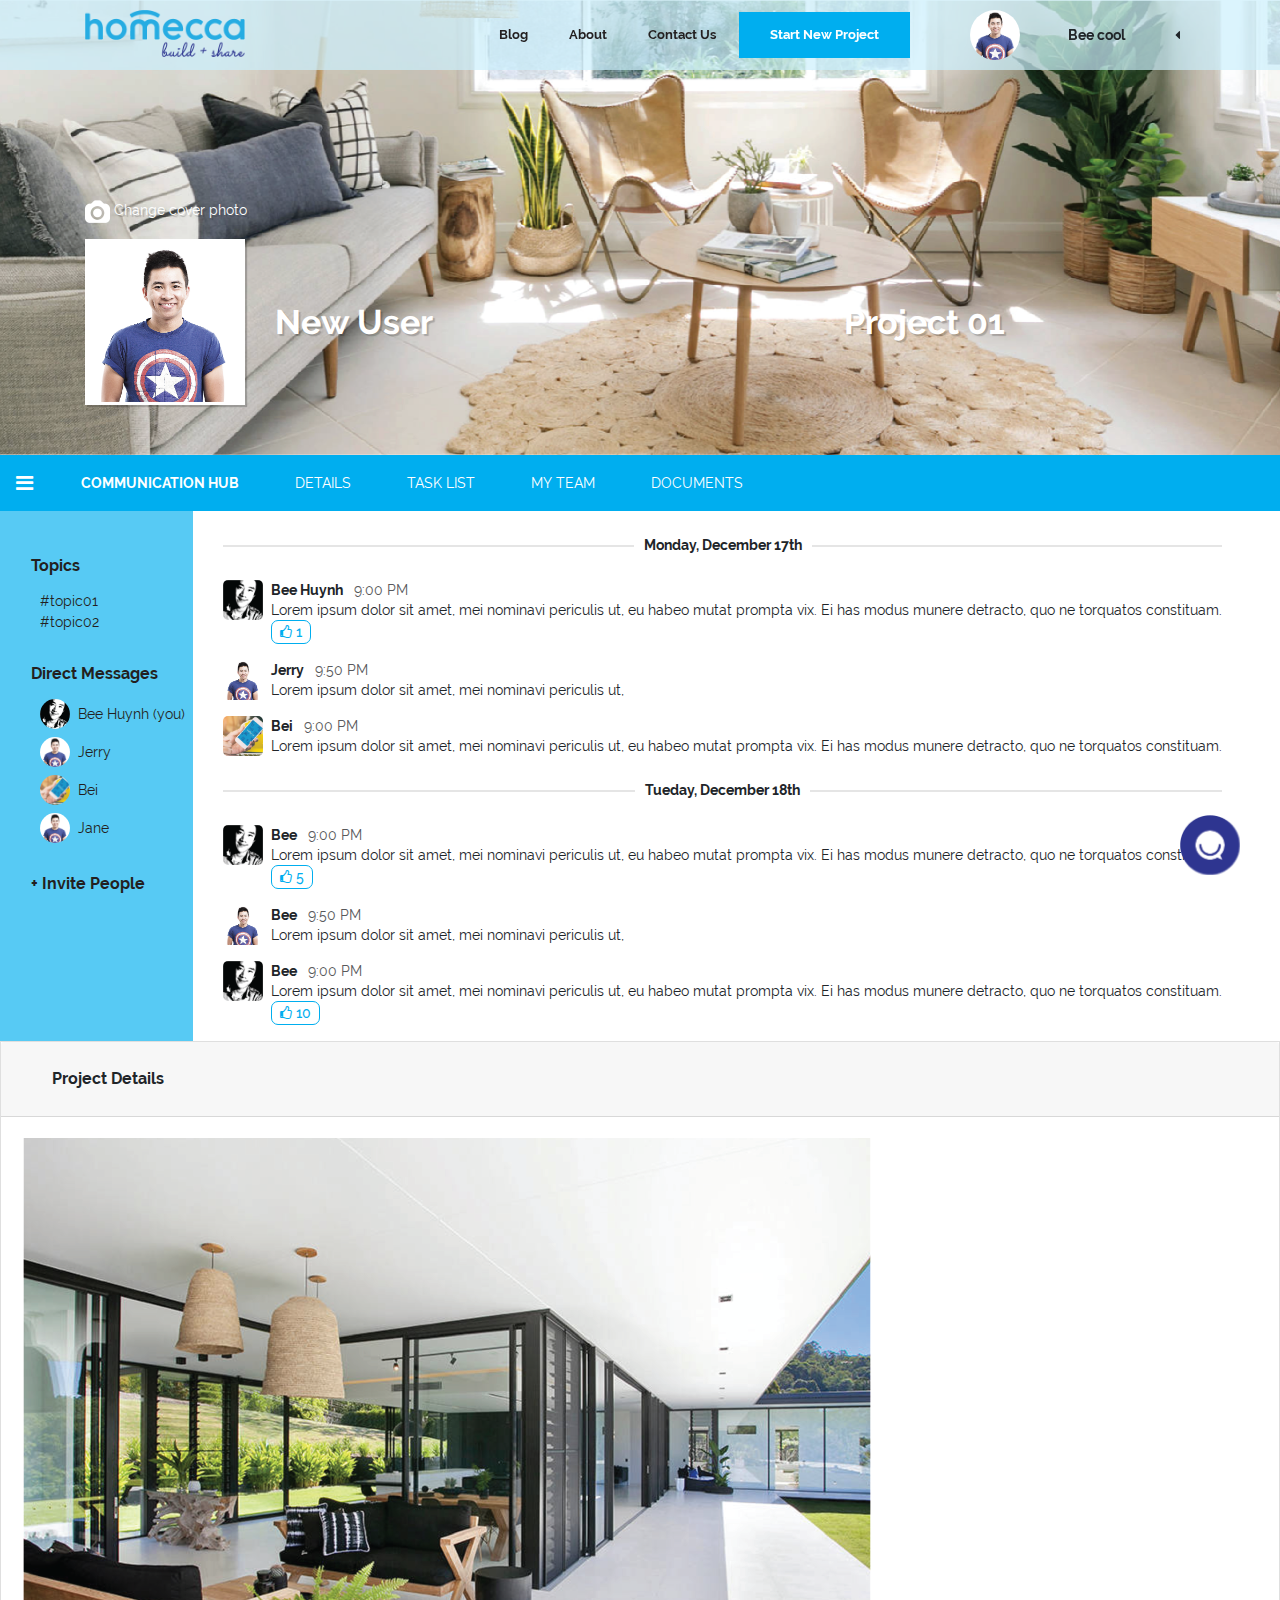
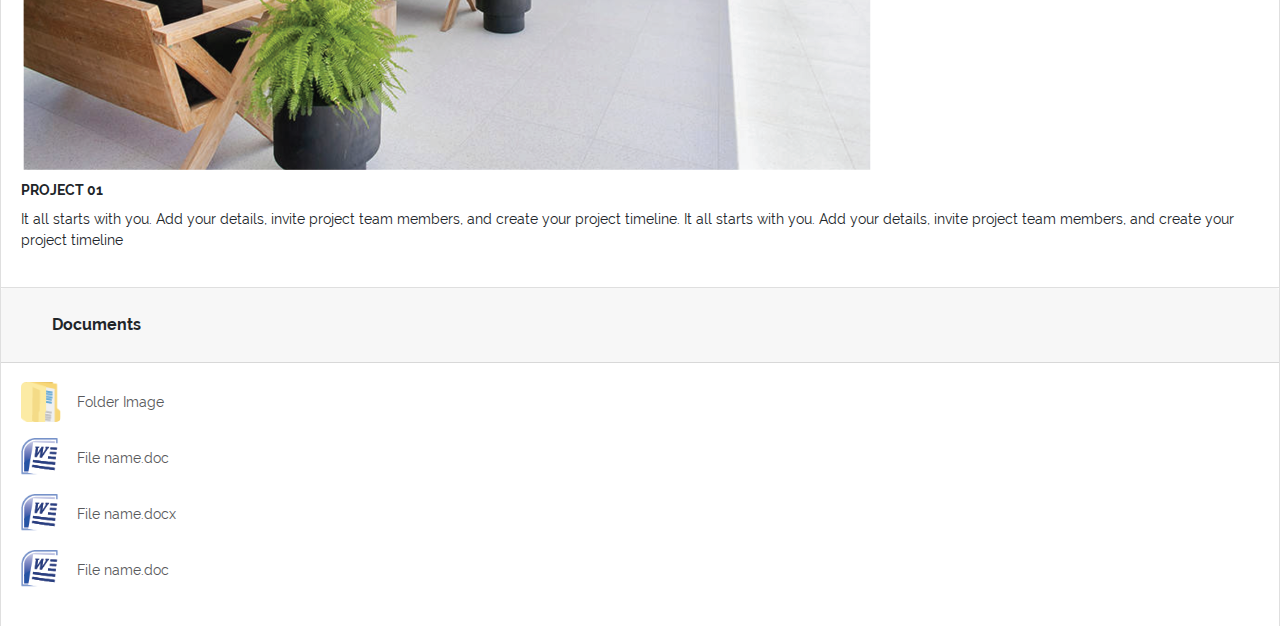
==== communication.html @ 79155c4f "up" ====
<!doctype html>
<!--[if lt IE 7]>
<html class="no-js lt-ie9 lt-ie8 lt-ie7" lang=""> <![endif]-->
<!--[if IE 7]>
<html class="no-js lt-ie9 lt-ie8" lang=""> <![endif]-->
<!--[if IE 8]>
<html class="no-js lt-ie9" lang=""> <![endif]-->
<!--[if gt IE 8]><!-->
<html class="no-js" lang=""> <!--<![endif]-->
<head>
    <meta charset="utf-8">
    <meta http-equiv="X-UA-Compatible" content="IE=edge,chrome=1">
    <title>CCA website</title>
    <meta name="description" content="">
    <meta name="viewport" content="width=device-width, initial-scale=1">

    <link rel="stylesheet" href="assets/css/normalize.min.css">
    <link rel="stylesheet" href="assets/css/bootstrap.min.css">
    <link rel="stylesheet" href="assets/css/font-awesome.min.css"> <!--Icon symbol-->
    <!--<link rel="stylesheet" href="assets/css/animate.min.css">-->
    <link rel="stylesheet" href="assets/css/owl.carousel.min.css"> <!--Slider-->
    <link rel="stylesheet" href="assets/css/owl.theme.default.min.css"> <!--Slider-->
    <link rel="stylesheet" href="assets/css/aos.css"> <!--Animation-->
    <link rel="stylesheet" href="assets/css/jquery.fancybox.min.css"> <!--Popup video-->
    <link rel="stylesheet" href="assets/css/main.css"> <!--Custom css-->

    <script src="assets/js/vendor/modernizr-2.8.3-respond-1.4.2.min.js"></script>
</head>
<body>
<header id="header_site" class="fixed-top bg-gray">
    <div class="container">
        <div class="row">
            <div class="col-md-2">
                <a href="index.html">
                    <img src="assets/images/logodashboard.png" class="img-fluid" alt="">
                </a>
            </div>
            <div class="col-md-7">
                <div class="d-flex align-items-center h-100 justify-content-end">
                    <ul class="m-0 list-inline ff-bold fs-13">
                        <li class="list-inline-item"><a href="">Blog</a></li>
                        <li class="list-inline-item"><a href="">About</a></li>
                        <li class="list-inline-item"><a href="">Contact Us</a></li>
                    </ul>
                    <a href="new-project-1.html" class="btn btn-blue ml-2 fs-13 ff-bold">Start New Project</a>
                </div>
            </div>
            <div class="col-md-3">
                <div class="d-flex menu_user align-items-center h-100">
                    <div class="user avt_circle">
                        <a href="">
                            <img src="assets/images/avt.png" class="img-fluid rounded" alt="">
                        </a>
                    </div>
                    <span class="ff-bold ml-5">Bee cool</span>
                    <ul class="sub_menu list-unstyled">
                        <li><a href="pro-profile.html"><img src="assets/images/profileicon.svg" class="img-fluid"
                                                            alt="">My Profile</a>
                        </li>
                        <li><a href="project.html"><img src="assets/images/projecticon.svg" class="img-fluid" alt="">My
                            Project</a>
                        </li>
                        <li><a href=""><img src="assets/images/teamicon.svg" class="img-fluid" alt="">My Team</a></li>
                        <li><a href="document.html"><img src="assets/images/documenticon.svg" class="img-fluid" alt="">My
                            Document</a></li>
                        <li><a href=""><img src="assets/images/messagesicon.svg" class="img-fluid" alt="">My
                            Messages</a></li>
                        <li><a href=""><img src="assets/images/logouticon.svg" class="img-fluid" alt="">Logout</a></li>
                    </ul>
                </div>

            </div>
        </div>
    </div>
</header>
<div class="cover-dashboard">
    <div class="cover-profile">
        <img src="assets/images/cover.png" class="img-fluid" alt="">
    </div>
    <div class="container">
        <a href="" class="text-white mb-3 d-inline-block">
            <img src="assets/images/photo.png" class="img-fluid w20" alt=""> Change cover photo
        </a>
        <div class="row">
            <div class="col-md-2">
                <div class="avatar img-square">
                    <img src="assets/images/avt.png" class="img-fluid" alt="">
                </div>
            </div>

            <div class="col-md-4">
                <div class="text-white d-flex h-100 align-items-center ff-bold fs-34">
                    New User
                </div>
            </div>
            <div class="col-md-4">
                <div class="text-white d-flex h-100 align-items-center justify-content-end ff-bold fs-34">
                    Project 01
                </div>
            </div>

        </div>
    </div>
</div>
<div class="menu_second">
    <nav class="navbar navbar-expand-lg bg-blue">
        <a class="navbar-brand" href="javascript:;"><i class="fa fa-bars" aria-hidden="true"></i></a>

        <button class="navbar-toggler" type="button" data-toggle="collapse" data-target="#navbarSupportedContent" aria-controls="navbarSupportedContent" aria-expanded="false" aria-label="Toggle navigation">
            <span class="navbar-toggler-icon"></span>
        </button>

        <div class="collapse navbar-collapse" id="navbarSupportedContent">
            <ul class="navbar-nav mr-auto">
                <li class="nav-item active">
                    <a class="nav-link" href="#">COMMUNICATION HUB</a>
                </li>
                <li class="nav-item">
                    <a class="nav-link" href="#">DETAILS</a>
                </li>
                <li class="nav-item">
                    <a class="nav-link" href="#">TASK LIST</a>
                </li>
                <li class="nav-item">
                    <a class="nav-link" href="#">MY TEAM</a>
                </li>
                <li class="nav-item">
                    <a class="nav-link" href="#">DOCUMENTS</a>
                </li>
            </ul>
        </div>
    </nav>
</div>
<div class="content-work">
    <div class="container-fluid p-0">
        <div class="row m-0">
            <div class="col-md-2ct p-0">
                <div class="bg-blue2 left-info h-100">
                    <div class="accordion" id="accord-01">
                        <div class="card border-0 bg-transparent">
                            <h2 class="mb-0">
                                <a class="btn btn-link btn-block text-left" href="javascript:;" data-toggle="collapse" data-target="#collapse-01" aria-expanded="true" aria-controls="collapse-01">
                                    Topics
                                </a>
                            </h2>

                            <div id="collapse-01" class="collapse show" aria-labelledby="headingOne" data-parent="#accord-01">
                                <ul>
                                    <li><a href="">#topic01</a></li>
                                    <li><a href="">#topic02</a></li>
                                </ul>
                            </div>
                        </div>
                    </div>
                    <div class="accordion" id="accord-02">
                        <div class="card border-0 bg-transparent">
                            <h2 class="mb-0">
                                <a class="btn btn-link btn-block text-left" href="javascript:;" data-toggle="collapse" data-target="#collapse-02" aria-expanded="true" aria-controls="collapse-02">
                                    Direct Messages
                                </a>
                            </h2>

                            <div id="collapse-02" class="collapse show" aria-labelledby="headingOne" data-parent="#accord-02">
                                <ul>
                                    <li>
                                        <a href="" class="d-flex align-items-center mb-2">
                                            <div class="avt_circle w30">
                                                <img src="assets/images/avtpro.png" class="rounded" alt="">
                                            </div>
                                            <div class="ml-2 mr-2">Bee Huynh (you)</div>
                                        </a>
                                    </li>
                                    <li>
                                        <a href="" class="d-flex align-items-center mb-2">
                                        <div class="avt_circle w30">
                                            <img src="assets/images/avt.png" class="rounded" alt="">
                                        </div>
                                        <div class="ml-2 mr-2">Jerry</div>
                                        </a>
                                    </li>
                                    <li>
                                        <a href="" class="d-flex align-items-center mb-2">
                                        <div class="avt_circle w30">
                                            <img src="assets/images/support.png" class="rounded" alt="">
                                        </div>
                                        <div class="ml-2 mr-2">Bei</div>
                                        </a>
                                    </li>
                                    <li>
                                        <a href="" class="d-flex align-items-center mb-2">
                                        <div class="avt_circle w30">
                                            <img src="assets/images/avt.png" class="rounded" alt="">
                                        </div>
                                        <div class="ml-2 mr-2">Jane</div>
                                        </a>
                                    </li>
                                </ul>
                            </div>
                        </div>
                    </div>
                    <div class="accordion" id="accord-03">
                        <div class="card border-0 bg-transparent">
                            <h2 class="mb-0">
                                <a class="btn btn-link btn-block text-left" href="">
                                    + Invite People
                                </a>
                            </h2>
                        </div>
                    </div>
                </div>
            </div>
            <div class="col-md-8ct p-0">
                <div class="content-area">
                    <div class="date-message text-center mt-4 mb-4 ff-bold">
                        <span>Monday, December 17th</span>
                    </div>
                    <div class="comment mb-3">
                        <div class="d-flex">
                            <div class="avt w50 mr-2">
                                <img src="assets/images/avtpro.png" class="img-fluid" alt="">
                            </div>
                            <div class="block-content">
                                <div class="name ff-bold">
                                    Bee Huynh <span class="ff-regular cl-gray ml-2">9:00 PM</span>
                                </div>
                                <div class="message">
                                    Lorem ipsum dolor sit amet, mei nominavi periculis ut, eu habeo mutat prompta vix. Ei has modus munere detracto, quo ne torquatos constituam.
                                </div>
                                <a class="like ff-medium" href="">
                                    <i class="fa fa-thumbs-o-up" aria-hidden="true"></i> 1
                                </a>
                            </div>
                        </div>
                    </div>
                    <div class="comment mb-3">
                        <div class="d-flex">
                            <div class="avt w50 mr-2">
                                <img src="assets/images/avt.png" class="img-fluid" alt="">
                            </div>
                            <div class="block-content">
                                <div class="name ff-bold">
                                    Jerry <span class="ff-regular cl-gray ml-2">9:50 PM</span>
                                </div>
                                <div class="message">
                                    Lorem ipsum dolor sit amet, mei nominavi periculis ut,
                                </div>
                            </div>
                        </div>
                    </div>
                    <div class="comment mb-3">
                        <div class="d-flex">
                            <div class="avt w50 mr-2">
                                <img src="assets/images/support.png" class="img-fluid" alt="">
                            </div>
                            <div class="block-content">
                                <div class="name ff-bold">
                                    Bei <span class="ff-regular cl-gray ml-2">9:00 PM</span>
                                </div>
                                <div class="message">
                                    Lorem ipsum dolor sit amet, mei nominavi periculis ut, eu habeo mutat prompta vix. Ei has modus munere detracto, quo ne torquatos constituam.
                                </div>
                            </div>
                        </div>
                    </div>
                    <div class="date-message text-center mt-4 mb-4 ff-bold">
                        <span>Tueday, December 18th</span>
                    </div>
                    <div class="comment mb-3">
                        <div class="d-flex">
                            <div class="avt w50 mr-2">
                                <img src="assets/images/avtpro.png" class="img-fluid" alt="">
                            </div>
                            <div class="block-content">
                                <div class="name ff-bold">
                                    Bee <span class="ff-regular cl-gray ml-2">9:00 PM</span>
                                </div>
                                <div class="message">
                                    Lorem ipsum dolor sit amet, mei nominavi periculis ut, eu habeo mutat prompta vix. Ei has modus munere detracto, quo ne torquatos constituam.
                                </div>
                                <a class="like ff-medium" href="">
                                    <i class="fa fa-thumbs-o-up" aria-hidden="true"></i> 5
                                </a>
                            </div>
                        </div>
                    </div>
                    <div class="comment mb-3">
                        <div class="d-flex">
                            <div class="avt w50 mr-2">
                                <img src="assets/images/avt.png" class="img-fluid" alt="">
                            </div>
                            <div class="block-content">
                                <div class="name ff-bold">
                                    Bee <span class="ff-regular cl-gray ml-2">9:50 PM</span>
                                </div>
                                <div class="message">
                                    Lorem ipsum dolor sit amet, mei nominavi periculis ut,
                                </div>
                            </div>
                        </div>
                    </div>
                    <div class="comment mb-3">
                        <div class="d-flex">
                            <div class="avt w50 mr-2">
                                <img src="assets/images/avtpro.png" class="img-fluid" alt="">
                            </div>
                            <div class="block-content">
                                <div class="name ff-bold">
                                    Bee <span class="ff-regular cl-gray ml-2">9:00 PM</span>
                                </div>
                                <div class="message">
                                    Lorem ipsum dolor sit amet, mei nominavi periculis ut, eu habeo mutat prompta vix. Ei has modus munere detracto, quo ne torquatos constituam.
                                </div>
                                <a class="like ff-medium" href="">
                                    <i class="fa fa-thumbs-o-up" aria-hidden="true"></i> 10
                                </a>
                            </div>
                        </div>
                    </div>
                </div>
            </div>
            <div class="col-md-2ct p-0">
                <div class="right-info">
                    <div class="accordion" id="projectdetail">
                        <div class="card">
                            <div class="card-header" id="headingproject">
                                <h2 class="mb-0">
                                    <a class="btn btn-link" data-toggle="collapse" data-target="#projectcoll" aria-expanded="true" aria-controls="projectcoll">
                                        Project Details
                                    </a>
                                </h2>
                            </div>

                            <div id="projectcoll" class="collapse show" aria-labelledby="headingproject" data-parent="#projectdetail">
                                <div class="card-body">
                                    <img src="assets/images/project1.png" class="img-fluid" alt="">
                                    <div class="fs-12 ff-bold mt-2 mb-2">
                                        PROJECT 01
                                    </div>
                                    <p>It all starts with you. Add your details, invite project team members, and create your project timeline. It all starts with you. Add your details, invite project team members, and create your project timeline</p>
                                </div>
                            </div>
                        </div>
                    </div>
                    <div class="accordion" id="document">
                        <div class="card">
                            <div class="card-header" id="headingdocument">
                                <h2 class="mb-0">
                                    <a class="btn btn-link" data-toggle="collapse" data-target="#documentcoll" aria-expanded="true" aria-controls="documentcoll">
                                        Documents
                                    </a>
                                </h2>
                            </div>

                            <div id="documentcoll" class="collapse show" aria-labelledby="headingdocument" data-parent="#document">
                                <div class="card-body">
                                    <a class="d-flex document-item align-items-center mb-3 h-100" href="">
                                        <div class="icon">
                                            <img src="assets/images/folder.png" class="img-fluid" alt="">
                                        </div>
                                        <span class="name ml-3">Folder Image</span>
                                    </a>
                                    <a class="d-flex document-item align-items-center mb-3 h-100" href="">
                                        <div class="icon">
                                            <img src="assets/images/word.png" class="img-fluid" alt="">
                                        </div>
                                        <span class="name ml-3">File name.doc</span>
                                    </a>
                                    <a class="d-flex document-item align-items-center mb-3 h-100" href="">
                                        <div class="icon">
                                            <img src="assets/images/word.png" class="img-fluid" alt="">
                                        </div>
                                        <span class="name ml-3">File name.docx</span>
                                    </a>
                                    <a class="d-flex document-item align-items-center mb-3 h-100" href="">
                                        <div class="icon">
                                            <img src="assets/images/word.png" class="img-fluid" alt="">
                                        </div>
                                        <span class="name ml-3">File name.doc</span>
                                    </a>
                                </div>
                            </div>
                        </div>
                    </div>
                </div>
            </div>
        </div>
    </div>
</div>
<!--End .content_dashboard-->

<div class="chat_online">
    <img src="assets/images/chaticon.png" class="img-fluid" alt="">
</div>
<!--Chat icon-->
<!-- jQuery (necessary for Bootstrap's JavaScript plugins) -->
<script src="https://ajax.googleapis.com/ajax/libs/jquery/3.2.1/jquery.min.js"></script>
<!-- Include all compiled plugins (below), or include individual files as needed -->
<script type="text/javascript" src="assets/js/bootstrap.bundle.min.js"></script>
<script type="text/javascript" src="assets/js/owl.carousel.min.js"></script> <!--Slider-->
<script type="text/javascript" src="assets/js/aos.js"></script> <!--Animation-->
<script type="text/javascript" src="assets/js/jquery.fancybox.min.js"></script> <!--Popup video-->
<script type="text/javascript" src="assets/js/main.js"></script> <!--Custom js-->
</body>
</html>
---- assets/css/main.css ----
@font-face {
  font-family: 'Raleway-Bold';
  src: url("../fonts/Raleway-Bold/Raleway-Bold.eot?#iefix") format("embedded-opentype"), url("../fonts/Raleway-Bold/Raleway-Bold.woff") format("woff"), url("../fonts/Raleway-Bold/Raleway-Bold.ttf") format("truetype"), url("../fonts/Raleway-Bold/Raleway-Bold.svg#Raleway-Bold") format("svg");
  font-weight: normal;
  font-style: normal; }
@font-face {
  font-family: 'Raleway-Medium';
  src: url("../fonts/Raleway-Medium/Raleway-Medium.eot?#iefix") format("embedded-opentype"), url("../fonts/Raleway-Medium/Raleway-Medium.woff") format("woff"), url("../fonts/Raleway-Medium/Raleway-Medium.ttf") format("truetype"), url("../fonts/Raleway-Medium/Raleway-Medium.svg#Raleway-Medium") format("svg");
  font-weight: normal;
  font-style: normal; }
@font-face {
  font-family: 'Raleway-Regular';
  src: url("../fonts/Raleway-Regular/Raleway-Regular.eot?#iefix") format("embedded-opentype"), url("../fonts/Raleway-Regular/Raleway-Regular.woff") format("woff"), url("../fonts/Raleway-Regular/Raleway-Regular.ttf") format("truetype"), url("../fonts/Raleway-Regular/Raleway-Regular.svg#Raleway-Regular") format("svg");
  font-weight: normal;
  font-style: normal; }
@media (min-width: 1366px) {
  .container {
    min-width: calc(100% - 120px); }

  .col-md-2ct {
    -ms-flex: 0 0 calc(16.666667% + 25px);
    flex: 0 0 calc(16.666667% + 25px);
    max-width: calc(16.666667% + 25px); }

  .col-md-8ct {
    -ms-flex: 0 0 calc(66.666667% - 50px);
    flex: 0 0 calc(66.666667% - 50px);
    max-width: calc(66.666667% - 50px); } }
.bg-blue {
  background: #00aeef; }

.bg-blue2 {
  background: #57caf4; }

.bg-blue3 {
  background: #e5f7fd; }

.ff-bold {
  font-family: 'Raleway-Bold', Arial; }

.ff-medium {
  font-family: 'Raleway-Medium', Arial; }

.ff-regular {
  font-family: 'Raleway-Regular', Arial; }

.fs-10 {
  font-size: 10px; }

.fs-13 {
  font-size: 13px; }

.fs-15 {
  font-size: 15px; }

.fs-18 {
  font-size: 18px; }

.fs-22 {
  font-size: 22px; }

.fs-29 {
  font-size: 29px; }

.fs-34 {
  font-size: 34px; }

.fs-60 {
  font-size: 60px; }

.fs-80 {
  font-size: 80px; }

.cl-gray {
  color: #58595b; }

.cl-blue {
  color: #00aeef; }

.bg-orange {
  background: #f9aa8e; }

.bg-orange1 {
  background: #feeee8; }

.bg-img {
  position: relative;
  overflow: hidden; }
  .bg-img img {
    position: absolute;
    min-height: 100%;
    object-fit: cover; }

.mb-30 {
  margin-bottom: 30px; }

.col-1p3 {
  width: calc(1 / 3 * 100%);
  float: left; }

.col-2p3 {
  width: calc(2 / 3 * 100%);
  float: left; }

body {
  font-family: 'Raleway-Regular', Arial;
  font-size: 14px; }
  body h1, body h2, body h3, body h4 {
    font-family: 'Raleway-Bold', Arial; }
  body a {
    color: #00aeef;
    text-decoration: none !important;
    outline: none;
    -webkit-transition: all 0.5s ease;
    -moz-transition: all 0.5s ease;
    -ms-transition: all 0.5s ease;
    -o-transition: all 0.5s ease;
    transition: all 0.5s ease; }
    body a:hover, body a:focus, body a:active {
      text-decoration: none !important;
      outline: none; }
  body .form-control {
    border-radius: 0;
    font-size: 13px;
    border: 1px solid #D0D2D3; }
    body .form-control:focus {
      box-shadow: none; }
    body .form-control.b-bottom {
      border-top: none;
      border-left: none;
      border-right: none; }
  body button:focus {
    box-shadow: none; }
  body .btn {
    border-radius: 0;
    padding: 12px 30px; }
    body .btn:focus {
      box-shadow: none; }
    body .btn.btn-blue {
      background: #00aeef;
      color: #fff; }
    body .btn.btn-white {
      background: #fff;
      border: 1px solid #D0D2D3; }
    body .btn.btn-face {
      background: #475993;
      color: #fff; }
    body .btn.btn-gray {
      background: #58595b;
      color: #fff; }
    body .btn.btn-orange {
      background: #f9aa8e;
      color: #fff; }
    body .btn.btn-sm {
      padding: 8px 15px;
      border: 0; }
  body .border-gray {
    border: 1px solid #D0D2D3; }

#header_site {
  padding: 10px 0;
  background: rgba(0, 0, 0, 0.4); }
  #header_site ul li a {
    color: #fff;
    padding-left: 15px;
    padding-right: 15px; }
  #header_site.bg-gray {
    background: rgba(204, 239, 252, 0.7); }
    #header_site.bg-gray ul li a {
      color: #231f20;
      padding-left: 15px;
      padding-right: 15px; }
  #header_site .menu_user {
    position: relative;
    padding: 0 30px;
    -webkit-transition: all 0.5s ease;
    -moz-transition: all 0.5s ease;
    -ms-transition: all 0.5s ease;
    -o-transition: all 0.5s ease;
    transition: all 0.5s ease; }
    #header_site .menu_user:before {
      position: absolute;
      content: "\f0d9";
      font-family: FontAwesome;
      right: 15px;
      top: 50%;
      -webkit-transform: translateY(-50%);
      -moz-transform: translateY(-50%);
      -ms-transform: translateY(-50%);
      -o-transform: translateY(-50%);
      transform: translateY(-50%); }
    #header_site .menu_user .sub_menu {
      position: absolute;
      width: 100%;
      top: calc(100% + 30px);
      visibility: hidden;
      opacity: 0;
      left: 0;
      background: #00aeef;
      margin: 0;
      padding: 15px 30px;
      -webkit-transition: all 0.5s ease;
      -moz-transition: all 0.5s ease;
      -ms-transition: all 0.5s ease;
      -o-transition: all 0.5s ease;
      transition: all 0.5s ease; }
      #header_site .menu_user .sub_menu li {
        margin: 20px 0; }
        #header_site .menu_user .sub_menu li img {
          width: 30px;
          margin-right: 30px; }
        #header_site .menu_user .sub_menu li a {
          padding: 0;
          font-family: 'Raleway-Medium', Arial;
          color: #fff;
          display: block; }
    #header_site .menu_user:hover {
      background: #00aeef;
      color: #fff; }
      #header_site .menu_user:hover .sub_menu {
        top: 100%;
        visibility: visible;
        opacity: 1; }

.loginform {
  position: fixed;
  z-index: 9;
  background: #fff;
  -webkit-transition: all 0.5s ease;
  -moz-transition: all 0.5s ease;
  -ms-transition: all 0.5s ease;
  -o-transition: all 0.5s ease;
  transition: all 0.5s ease; }
  .loginform.scroll {
    -webkit-transform: translateX(100%);
    -moz-transform: translateX(100%);
    -ms-transform: translateX(100%);
    -o-transform: translateX(100%);
    transform: translateX(100%); }

.bg_absolute {
  width: 100%;
  height: 100%;
  position: absolute; }

.project {
  padding: 100px 0;
  background: url("../images/bg.png") repeat-x left center/auto 100%; }

.scroll_down {
  position: absolute;
  bottom: 25px;
  left: 75px;
  z-index: 999;
  font-size: 24px;
  height: 30px;
  width: 30px;
  border: 2px solid #fff;
  text-align: center;
  border-radius: 50%;
  line-height: 30px; }
  .scroll_down a {
    color: #fff; }
  .scroll_down.cl-blue {
    border: 2px solid #00aeef; }
    .scroll_down.cl-blue a {
      color: #00aeef; }

#footer_site {
  background: #FFF;
  background: -moz-linear-gradient(to bottom, #FFF 20%, #61cdf5 100%);
  background: -webkit-linear-gradient(to bottom, #FFF 20%, #61cdf5 100%);
  background: linear-gradient(to bottom, #FFF 20%, #61cdf5 100%);
  filter: progid:DXImageTransform.Microsoft.gradient(startColorstr='#FFF', endColorstr='#61cdf5', GradientType=1); }
  #footer_site .im_bt img {
    max-width: 50px; }
  #footer_site a {
    color: #000; }
  #footer_site .social a {
    margin: 0 10px; }
  #footer_site .menu_ft a {
    margin: 0 30px; }
  #footer_site .copyright {
    letter-spacing: 2px; }

.chat_online {
  position: fixed;
  bottom: 25px;
  right: 40px;
  width: 60px;
  cursor: pointer;
  z-index: 99; }

.content_dashboard,
.login-content {
  margin-top: 200px;
  margin-bottom: 150px; }

.cover-dashboard {
  padding-top: 200px;
  position: relative;
  padding-bottom: 50px;
  text-shadow: 2px 2px 1px rgba(0, 0, 0, 0.2); }
  .cover-dashboard .w20 {
    width: 25px; }
  .cover-dashboard .avatar {
    border: 3px solid #fff;
    box-shadow: 2px 2px 1px rgba(0, 0, 0, 0.2); }
  .cover-dashboard .cover-profile {
    position: absolute;
    top: 0;
    width: 100%;
    height: 100%;
    z-index: -1; }
    .cover-dashboard .cover-profile img {
      width: 100%;
      height: 100%;
      object-fit: cover; }

.project_list .project_item {
  position: relative; }
  .project_list .project_item .call_action {
    position: absolute;
    top: 30px;
    left: 10px;
    opacity: 0;
    visibility: hidden;
    -webkit-transition: all 0.5s ease;
    -moz-transition: all 0.5s ease;
    -ms-transition: all 0.5s ease;
    -o-transition: all 0.5s ease;
    transition: all 0.5s ease; }
    .project_list .project_item .call_action a {
      color: #fff;
      font-size: 18px;
      padding: 1px 5px;
      text-align: center;
      display: inline-block;
      border-radius: 5px; }
      .project_list .project_item .call_action a.like {
        background: #00aeef; }
      .project_list .project_item .call_action a.mail {
        background: #2e3192; }
      .project_list .project_item .call_action a.upload {
        background: #f9aa8e; }
  .project_list .project_item:hover .call_action {
    visibility: visible;
    top: 10px;
    opacity: 1; }
  .project_list .project_item .project_info {
    position: absolute;
    bottom: 0;
    width: 80%;
    left: 50%;
    -webkit-transform: translateX(-50%);
    -moz-transform: translateX(-50%);
    -ms-transform: translateX(-50%);
    -o-transform: translateX(-50%);
    transform: translateX(-50%);
    background: #fff;
    border-top-left-radius: 15px;
    border-top-right-radius: 15px; }

.avt_circle {
  position: relative;
  overflow: hidden;
  width: 50px;
  height: 50px;
  border-radius: 50%;
  display: inline-block; }
  .avt_circle.w30 {
    width: 30px;
    height: 30px; }
  .avt_circle img {
    position: absolute;
    width: 100%;
    height: 100%;
    object-fit: cover; }

.progress_bar {
  background: rgba(0, 0, 0, 0.6);
  color: #fff;
  top: 79px;
  position: fixed;
  width: 100%;
  z-index: 999; }
  .progress_bar ul {
    display: flex;
    width: 100%;
    padding: 10px 0;
    margin: 0;
    list-style: none;
    font-size: 16px; }
    .progress_bar ul li {
      width: 100%;
      justify-content: center;
      display: flex;
      font-family: 'Raleway-Regular', Arial; }
      .progress_bar ul li.active {
        font-family: 'Raleway-Bold', Arial; }

.step1,
.step2,
.step3 {
  position: relative; }
  .step1.done:before,
  .step2.done:before,
  .step3.done:before {
    position: absolute;
    content: "\f00c";
    font-family: 'FontAwesome';
    right: 15px;
    top: 50%;
    -webkit-transform: translateY(-50%);
    -moz-transform: translateY(-50%);
    -ms-transform: translateY(-50%);
    -o-transform: translateY(-50%);
    transform: translateY(-50%);
    color: #00aeef;
    font-size: 30px; }
  .step1 .invite,
  .step2 .invite,
  .step3 .invite {
    position: absolute;
    right: 15px;
    top: 25px;
    width: 20px;
    height: 20px;
    line-height: 20px;
    text-align: center;
    border: 1px solid #00aeef;
    border-radius: 50%;
    cursor: pointer; }
  .step1 .remove,
  .step2 .remove,
  .step3 .remove {
    position: absolute;
    right: 15px;
    top: 9px;
    width: 20px;
    height: 20px;
    line-height: 16px;
    text-align: center;
    border: 1px solid #000;
    border-radius: 50%;
    cursor: pointer;
    font-family: Raleway-Regular;
    color: #000;
    font-size: 29px; }

.drag-upload {
  position: relative;
  justify-content: center;
  flex-direction: column;
  border-radius: 3px;
  background-color: #fff;
  font-size: 14px;
  color: #000; }
  .drag-upload input {
    opacity: 0;
    position: absolute;
    width: 100%;
    height: 100%;
    display: block;
    cursor: pointer; }
  .drag-upload .ibenic_file_upload_text {
    background: #eeeeee;
    color: #000;
    padding: 8px 12px;
    border-radius: 0;
    border: 0;
    min-height: 280px;
    display: flex;
    justify-content: center;
    flex-direction: column;
    align-items: center;
    pointer-events: none; }
    .drag-upload .ibenic_file_upload_text .w20 {
      width: 20px; }

.file-upload {
  position: relative;
  justify-content: center;
  flex-direction: column;
  border-radius: 3px;
  background-color: #fff;
  font-size: 14px;
  color: #000;
  margin: 10px auto 20px;
  display: inline-block; }
  .file-upload input {
    opacity: 0;
    position: absolute;
    width: 100%;
    height: 100%;
    display: block;
    cursor: pointer; }
  .file-upload .ibenic_file_upload_text {
    display: inline-block;
    background: #58595b;
    color: #fff;
    padding: 8px 12px;
    border-radius: 0;
    border: 0;
    pointer-events: none; }

.img-square {
  position: relative;
  padding-bottom: 100%;
  overflow: hidden; }
  .img-square img {
    position: absolute;
    width: 100%;
    height: 100%;
    object-fit: cover; }

.menu_second .navbar-brand {
  color: #fff;
  margin-right: 40px; }
.menu_second .navbar-nav .nav-link {
  margin: 0 40px 0 0;
  color: #fff; }
  .menu_second .navbar-nav .nav-link:hover {
    font-family: 'Raleway-Bold', Arial; }
.menu_second .navbar-nav .active .nav-link {
  font-family: 'Raleway-Bold', Arial; }

.content-work .left-info {
  padding: 30px 0; }
  .content-work .left-info ul {
    list-style: none; }
    .content-work .left-info ul li a:hover {
      color: #fff;
      font-family: "Raleway-Bold", Arial; }
  .content-work .left-info a {
    color: #231f20; }

.content-area {
  padding: 0 30px; }
  .content-area .date-message {
    position: relative; }
    .content-area .date-message span {
      background: #fff;
      padding: 2px 10px;
      position: relative; }
    .content-area .date-message:before {
      position: absolute;
      content: "";
      width: 100%;
      height: 1px;
      background: #ccc;
      left: 0;
      top: 50%;
      -webkit-transform: translateY(-50%);
      -moz-transform: translateY(-50%);
      -ms-transform: translateY(-50%);
      -o-transform: translateY(-50%);
      transform: translateY(-50%); }
  .content-area .avt {
    flex-shrink: 0; }
    .content-area .avt.w50 {
      width: 40px;
      height: 40px;
      border-radius: 5px;
      position: relative;
      overflow: hidden; }
    .content-area .avt img {
      width: 100%;
      height: 100%;
      object-fit: cover; }
  .content-area .block-content {
    flex: 1 1 auto;
    line-height: 20px;
    min-width: 1px;
    word-wrap: break-word; }
    .content-area .block-content .like {
      clear: both;
      border-radius: 7px;
      border: 1px solid #00aeef;
      display: inline-block;
      padding: 1px 8px; }

.document-item {
  color: #58595b; }
  .document-item .icon {
    flex-shrink: 0;
    width: 40px;
    height: 40px;
    border-radius: 5px;
    position: relative;
    overflow: hidden; }
    .document-item .icon img {
      width: 100%;
      height: 100%;
      object-fit: cover; }
  .document-item .name {
    flex: 1 1 auto;
    line-height: 20px;
    min-width: 1px;
    word-wrap: break-word; }

.content-file {
  position: relative; }
  .content-file .title {
    padding: 0 10px; }
  .content-file .list-file {
    display: -ms-flexbox;
    display: flex;
    -ms-flex-wrap: wrap;
    flex-wrap: wrap; }
    .content-file .list-file .item-file {
      border: 1px solid #eee;
      border-radius: 10px;
      margin: 10px;
      -ms-flex: 0 0 calc(20% - 20px);
      flex: 0 0 calc(20% - 20px);
      max-width: calc(20% - 20px);
      position: relative;
      overflow: hidden; }
      .content-file .list-file .item-file a {
        display: block;
        padding-bottom: 100%;
        color: #000; }
      .content-file .list-file .item-file .dowload {
        position: absolute;
        right: 10px;
        top: 10px; }
      .content-file .list-file .item-file .icon {
        font-size: 50px;
        top: 50%;
        left: 50%;
        position: absolute;
        -webkit-transform: translate(-50%, -50%);
        -moz-transform: translate(-50%, -50%);
        -ms-transform: translate(-50%, -50%);
        -o-transform: translate(-50%, -50%);
        transform: translate(-50%, -50%); }
      .content-file .list-file .item-file .filename {
        bottom: 10px;
        position: absolute;
        left: 10px; }
      .content-file .list-file .item-file:hover a {
        color: #00aeef; }
  .content-file:before {
    position: absolute;
    content: "";
    width: 2px;
    height: 100%;
    background: #eee;
    left: -15px; }

.detail-task .avt {
  flex-shrink: 0; }
.detail-task .info {
  flex: 1 1 auto;
  line-height: 20px;
  min-width: 1px;
  word-wrap: break-word; }

/*# sourceMappingURL=main.css.map */
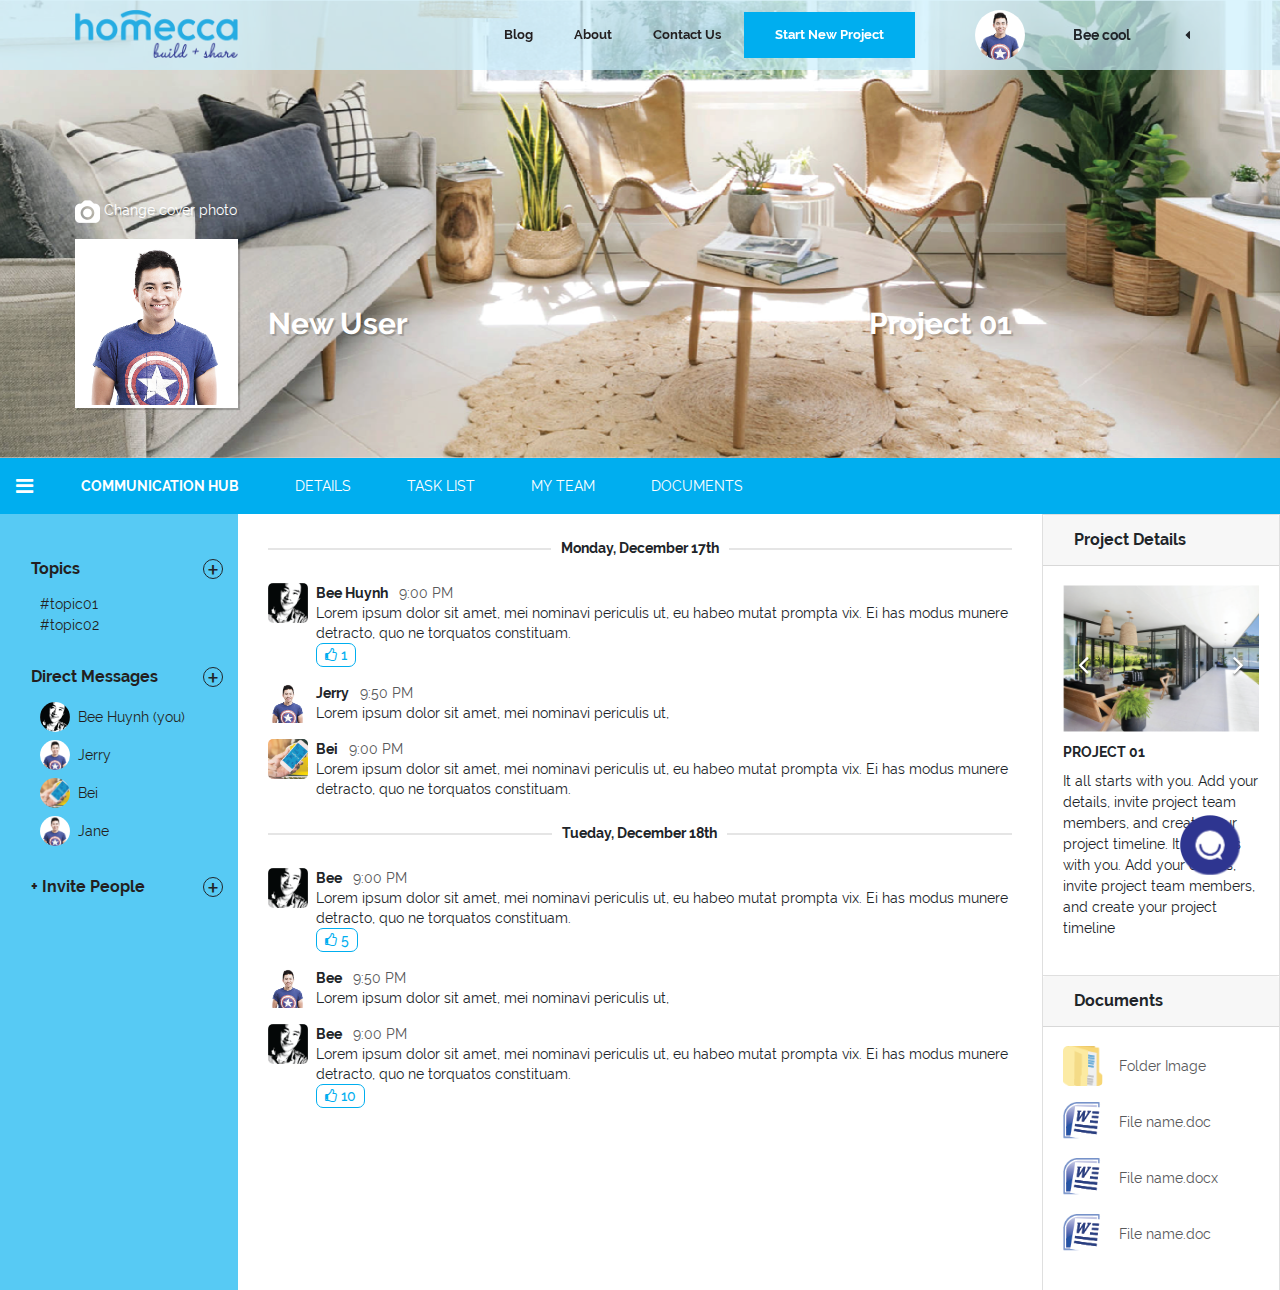
==== commit bc8ced1f: "desktop" ====
--- a/communication.html
+++ b/communication.html
@@ -113,19 +113,19 @@
         <div class="collapse navbar-collapse" id="navbarSupportedContent">
             <ul class="navbar-nav mr-auto">
                 <li class="nav-item active">
-                    <a class="nav-link" href="#">COMMUNICATION HUB</a>
+                    <a class="nav-link" href="communication.html">COMMUNICATION HUB</a>
                 </li>
                 <li class="nav-item">
-                    <a class="nav-link" href="#">DETAILS</a>
+                    <a class="nav-link" href="project-detail.html">DETAILS</a>
                 </li>
                 <li class="nav-item">
-                    <a class="nav-link" href="#">TASK LIST</a>
+                    <a class="nav-link" href="task-list.html">TASK LIST</a>
                 </li>
                 <li class="nav-item">
                     <a class="nav-link" href="#">MY TEAM</a>
                 </li>
                 <li class="nav-item">
-                    <a class="nav-link" href="#">DOCUMENTS</a>
+                    <a class="nav-link" href="document.html">DOCUMENTS</a>
                 </li>
             </ul>
         </div>
@@ -169,6 +169,7 @@
                                             </div>
                                             <div class="ml-2 mr-2">Bee Huynh (you)</div>
                                         </a>
+                                        <div class="remove">+</div>
                                     </li>
                                     <li>
                                         <a href="" class="d-flex align-items-center mb-2">
@@ -177,6 +178,7 @@
                                         </div>
                                         <div class="ml-2 mr-2">Jerry</div>
                                         </a>
+                                        <div class="remove">+</div>
                                     </li>
                                     <li>
                                         <a href="" class="d-flex align-items-center mb-2">
@@ -185,6 +187,7 @@
                                         </div>
                                         <div class="ml-2 mr-2">Bei</div>
                                         </a>
+                                        <div class="remove">+</div>
                                     </li>
                                     <li>
                                         <a href="" class="d-flex align-items-center mb-2">
@@ -193,6 +196,7 @@
                                         </div>
                                         <div class="ml-2 mr-2">Jane</div>
                                         </a>
+                                        <div class="remove">+</div>
                                     </li>
                                 </ul>
                             </div>
@@ -332,7 +336,23 @@
 
                             <div id="projectcoll" class="collapse show" aria-labelledby="headingproject" data-parent="#projectdetail">
                                 <div class="card-body">
-                                    <img src="assets/images/project1.png" class="img-fluid" alt="">
+                                    <div class="slidesidebar owl-carousel owl-theme">
+                                        <div class="item">
+                                            <a data-fancybox="gallery" href="assets/images/project1.png">
+                                                <img src="assets/images/project1.png" class="img-fluid" alt="">
+                                            </a>
+                                        </div>
+                                        <div class="item">
+                                            <a data-fancybox="gallery" href="assets/images/project2.png">
+                                                <img src="assets/images/project2.png" class="img-fluid" alt="">
+                                            </a>
+                                        </div>
+                                        <div class="item">
+                                            <a data-fancybox="gallery" href="assets/images/project3.png">
+                                                <img src="assets/images/project3.png" class="img-fluid" alt="">
+                                            </a>
+                                        </div>
+                                    </div>
                                     <div class="fs-12 ff-bold mt-2 mb-2">
                                         PROJECT 01
                                     </div>
--- a/assets/css/main.css
+++ b/assets/css/main.css
@@ -13,7 +13,7 @@
   src: url("../fonts/Raleway-Regular/Raleway-Regular.eot?#iefix") format("embedded-opentype"), url("../fonts/Raleway-Regular/Raleway-Regular.woff") format("woff"), url("../fonts/Raleway-Regular/Raleway-Regular.ttf") format("truetype"), url("../fonts/Raleway-Regular/Raleway-Regular.svg#Raleway-Regular") format("svg");
   font-weight: normal;
   font-style: normal; }
-@media (min-width: 1366px) {
+@media (min-width: 1024px) {
   .container {
     min-width: calc(100% - 120px); }
 
@@ -26,6 +26,16 @@
     -ms-flex: 0 0 calc(66.666667% - 50px);
     flex: 0 0 calc(66.666667% - 50px);
     max-width: calc(66.666667% - 50px); } }
+@media (max-width: 767px) {
+  .col-md-2ct {
+    -ms-flex: 0 0 100%;
+    flex: 0 0 100%;
+    max-width: 100%; }
+
+  .col-md-8ct {
+    -ms-flex: 0 0 100%;
+    flex: 0 0 100%;
+    max-width: 100%; } }
 .bg-blue {
   background: #00aeef; }
 
@@ -60,16 +70,17 @@
   font-size: 22px; }
 
 .fs-29 {
-  font-size: 29px; }
+  font-size: 25px; }
 
 .fs-34 {
-  font-size: 34px; }
+  font-size: 30px; }
 
 .fs-60 {
-  font-size: 60px; }
+  font-size: 50px; }
 
 .fs-80 {
-  font-size: 80px; }
+  font-size: 70px;
+  line-height: 75px; }
 
 .cl-gray {
   color: #58595b; }
@@ -243,6 +254,29 @@
   height: 100%;
   position: absolute; }
 
+.slidebanner .item {
+  height: 100vh; }
+  .slidebanner .item img {
+    position: absolute;
+    width: 100%;
+    height: 100%;
+    object-fit: cover; }
+  .slidebanner .item .meta-content {
+    position: absolute;
+    color: #fff;
+    padding: 0px 60px;
+    top: 50%;
+    -webkit-transform: translateY(-50%);
+    -moz-transform: translateY(-50%);
+    -ms-transform: translateY(-50%);
+    -o-transform: translateY(-50%);
+    transform: translateY(-50%);
+    text-shadow: 2px 5px 5px rgba(0, 0, 0, 0.5); }
+.slidebanner.owl-theme .owl-nav.disabled + .owl-dots {
+  position: absolute;
+  bottom: 20px;
+  right: 15px; }
+
 .project {
   padding: 100px 0;
   background: url("../images/bg.png") repeat-x left center/auto 100%; }
@@ -486,8 +520,7 @@
   background-color: #fff;
   font-size: 14px;
   color: #000;
-  margin: 10px auto 20px;
-  display: inline-block; }
+  margin: 15px auto; }
   .file-upload input {
     opacity: 0;
     position: absolute;
@@ -527,13 +560,113 @@
 
 .content-work .left-info {
   padding: 30px 0; }
+  .content-work .left-info .accordion h2 {
+    position: relative; }
+    .content-work .left-info .accordion h2:before {
+      position: absolute;
+      content: "+";
+      font-size: 29px;
+      font-family: 'Raleway-Regular',Arial;
+      width: 20px;
+      height: 20px;
+      line-height: 20px;
+      right: 15px;
+      top: 50%;
+      -webkit-transform: translateY(-50%);
+      -moz-transform: translateY(-50%);
+      -ms-transform: translateY(-50%);
+      -o-transform: translateY(-50%);
+      transform: translateY(-50%);
+      border: 1px solid;
+      border-radius: 50%;
+      text-align: center; }
   .content-work .left-info ul {
     list-style: none; }
-    .content-work .left-info ul li a:hover {
-      color: #fff;
-      font-family: "Raleway-Bold", Arial; }
+    .content-work .left-info ul li {
+      position: relative; }
+      .content-work .left-info ul li .remove {
+        position: absolute;
+        font-size: 29px;
+        font-family: 'Raleway-Regular',Arial;
+        width: 20px;
+        height: 20px;
+        line-height: 20px;
+        color: #fff;
+        right: 15px;
+        top: 50%;
+        -webkit-transform: translateY(-50%) rotate(45deg);
+        -moz-transform: translateY(-50%) rotate(45deg);
+        -ms-transform: translateY(-50%) rotate(45deg);
+        -o-transform: translateY(-50%) rotate(45deg);
+        transform: translateY(-50%) rotate(45deg);
+        border: 1px solid #fff;
+        border-radius: 50%;
+        text-align: center;
+        opacity: 0;
+        visibility: hidden;
+        -webkit-transition: all 0.5s ease;
+        -moz-transition: all 0.5s ease;
+        -ms-transition: all 0.5s ease;
+        -o-transition: all 0.5s ease;
+        transition: all 0.5s ease;
+        cursor: pointer; }
+      .content-work .left-info ul li:hover .remove {
+        opacity: 1;
+        visibility: visible; }
+      .content-work .left-info ul li a:hover {
+        color: #fff;
+        font-family: "Raleway-Bold", Arial; }
   .content-work .left-info a {
     color: #231f20; }
+.content-work .right-info .card-header {
+  padding: 0; }
+.content-work .right-info .slidesidebar.owl-theme .owl-nav [class*=owl-] {
+  background: transparent; }
+.content-work .right-info .slidesidebar.owl-theme .owl-nav .owl-prev {
+  position: absolute;
+  left: 10px;
+  top: 50%;
+  -webkit-transform: translateY(-50%);
+  -moz-transform: translateY(-50%);
+  -ms-transform: translateY(-50%);
+  -o-transform: translateY(-50%);
+  transform: translateY(-50%);
+  font-size: 30px;
+  padding: 0;
+  text-shadow: 0 2px 2px rgba(0, 0, 0, 0.5); }
+.content-work .right-info .slidesidebar.owl-theme .owl-nav .owl-next {
+  position: absolute;
+  right: 10px;
+  top: 50%;
+  -webkit-transform: translateY(-50%);
+  -moz-transform: translateY(-50%);
+  -ms-transform: translateY(-50%);
+  -o-transform: translateY(-50%);
+  transform: translateY(-50%);
+  font-size: 30px;
+  padding: 0;
+  text-shadow: 0 2px 2px rgba(0, 0, 0, 0.5); }
+
+.detail_project .content {
+  border-bottom: 1px solid #ccc; }
+.detail_project .profile {
+  border-bottom: 1px solid #ccc;
+  margin-bottom: 15px; }
+
+.profile_change #avatar {
+  width: 200px;
+  height: 200px; }
+  .profile_change #avatar img {
+    width: 100%;
+    height: 100%;
+    object-fit: cover; }
+.profile_change #cover {
+  height: 200px;
+  width: 100%; }
+  .profile_change #cover img {
+    width: 100%;
+    height: 100%;
+    object-fit: cover; }
 
 .content-area {
   padding: 0 30px; }
@@ -657,4 +790,7 @@
   min-width: 1px;
   word-wrap: break-word; }
 
+.ml-custom {
+  margin-left: calc(50px + 0.5rem); }
+
 /*# sourceMappingURL=main.css.map */
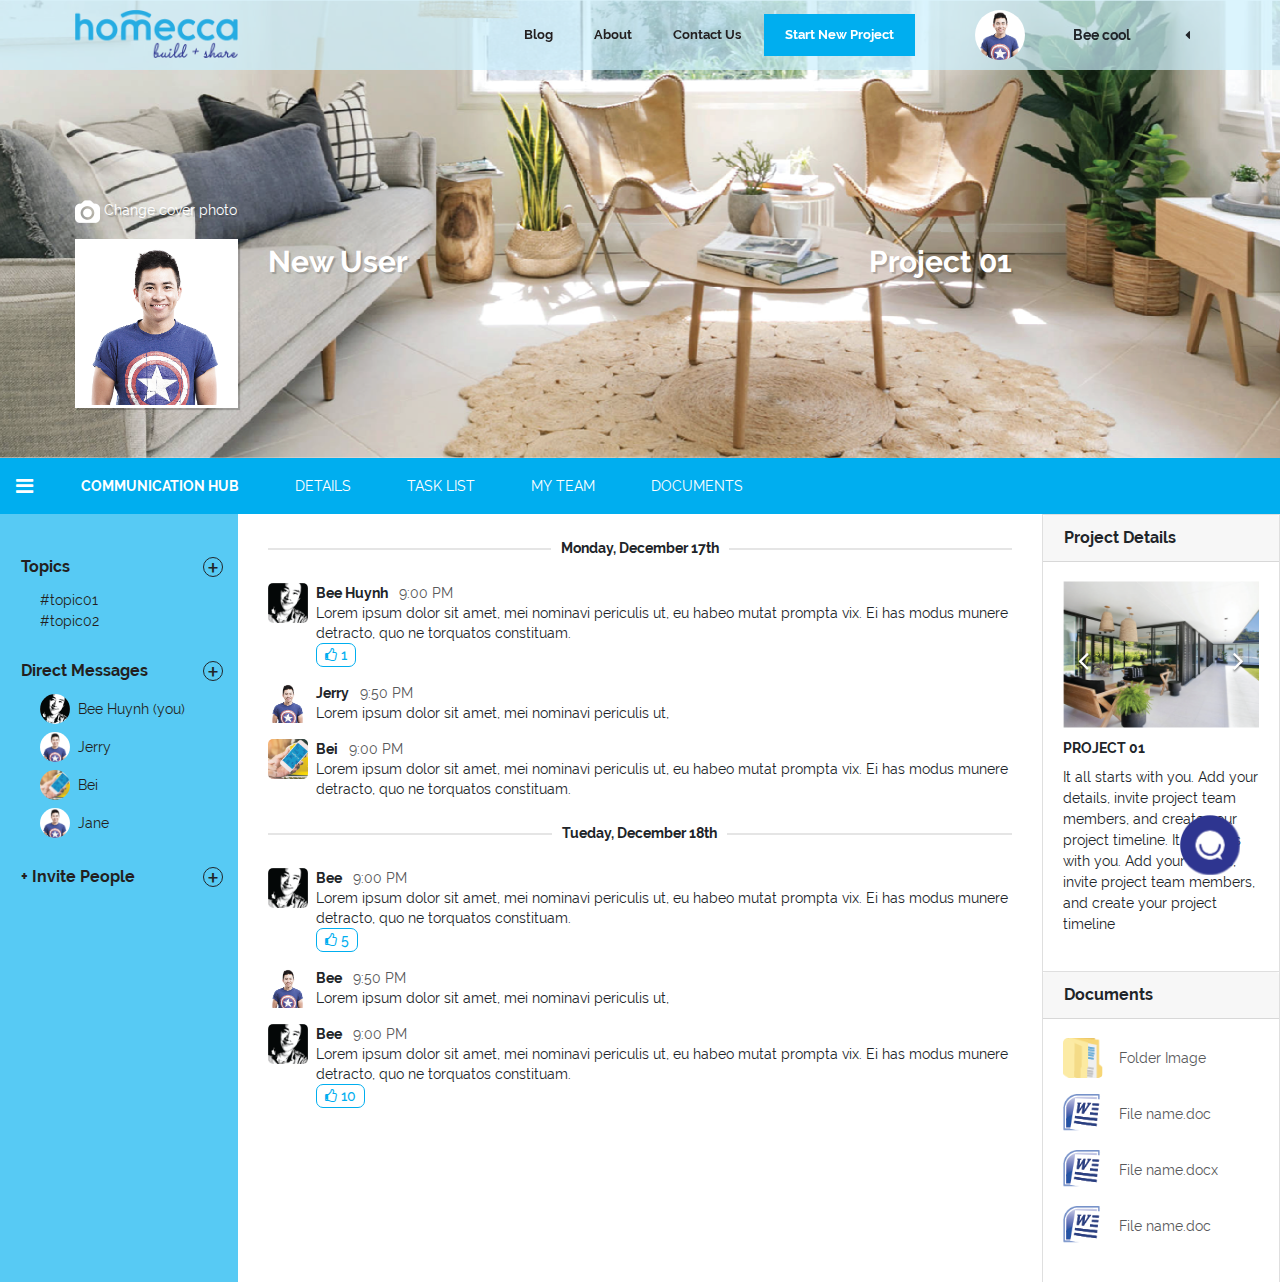
==== commit b8941f93: "responsive" ====
--- a/communication.html
+++ b/communication.html
@@ -30,12 +30,12 @@
 <header id="header_site" class="fixed-top bg-gray">
     <div class="container">
         <div class="row">
-            <div class="col-md-2">
+            <div class="col-md-2 col-6">
                 <a href="index.html">
                     <img src="assets/images/logodashboard.png" class="img-fluid" alt="">
                 </a>
             </div>
-            <div class="col-md-7">
+            <div class="col-md-7 d-none d-md-block">
                 <div class="d-flex align-items-center h-100 justify-content-end">
                     <ul class="m-0 list-inline ff-bold fs-13">
                         <li class="list-inline-item"><a href="">Blog</a></li>
@@ -45,8 +45,15 @@
                     <a href="new-project-1.html" class="btn btn-blue ml-2 fs-13 ff-bold">Start New Project</a>
                 </div>
             </div>
-            <div class="col-md-3">
-                <div class="d-flex menu_user align-items-center h-100">
+            <div class="col-6 d-block d-md-none">
+                <div class="d-flex h-100 justify-content-center text-right fs-60 flex-column">
+                    <a href="javascript:;" class="cl-blue menu-mobile">
+                        <i class="fa fa-bars" aria-hidden="true"></i>
+                    </a>
+                </div>
+            </div>
+            <div class="col-md-3 d-none d-md-block">
+                <div class="d-flex menu_user align-items-center h-100 mt-3 mt-md-0">
                     <div class="user avt_circle">
                         <a href="">
                             <img src="assets/images/avt.png" class="img-fluid rounded" alt="">
@@ -82,23 +89,27 @@
             <img src="assets/images/photo.png" class="img-fluid w20" alt=""> Change cover photo
         </a>
         <div class="row">
-            <div class="col-md-2">
+            <div class="col-md-2 col-6">
                 <div class="avatar img-square">
                     <img src="assets/images/avt.png" class="img-fluid" alt="">
                 </div>
             </div>
-
-            <div class="col-md-4">
-                <div class="text-white d-flex h-100 align-items-center ff-bold fs-34">
-                    New User
-                </div>
-            </div>
-            <div class="col-md-4">
-                <div class="text-white d-flex h-100 align-items-center justify-content-end ff-bold fs-34">
-                    Project 01
-                </div>
-            </div>
-
+            <div class="col-md-8 mt-3 mt-md-0">
+                <div class="row">
+                    <div class="col-6">
+                        <div class="text-white d-flex h-100 align-items-center ff-bold fs-34">
+                            New User
+                        </div>
+                    </div>
+                    <div class="col-6">
+                        <div class="text-white d-flex h-100 align-items-center justify-content-end ff-bold fs-34">
+                            Project 01
+                        </div>
+                    </div>
+                </div>
+            </div>
+
+            <div class="col-md-2"></div>
         </div>
     </div>
 </div>
@@ -107,7 +118,7 @@
         <a class="navbar-brand" href="javascript:;"><i class="fa fa-bars" aria-hidden="true"></i></a>
 
         <button class="navbar-toggler" type="button" data-toggle="collapse" data-target="#navbarSupportedContent" aria-controls="navbarSupportedContent" aria-expanded="false" aria-label="Toggle navigation">
-            <span class="navbar-toggler-icon"></span>
+            <i class="fa fa-bars" aria-hidden="true"></i>
         </button>
 
         <div class="collapse navbar-collapse" id="navbarSupportedContent">
--- a/assets/css/main.css
+++ b/assets/css/main.css
@@ -113,6 +113,47 @@
   width: calc(2 / 3 * 100%);
   float: left; }
 
+.min-md-100 {
+  min-height: 100vh; }
+
+@media (max-width: 767px) {
+  .fs-15 {
+    font-size: 13px; }
+
+  .fs-18 {
+    font-size: 15px;
+    margin-bottom: 20px; }
+
+  .fs-22 {
+    font-size: 18px; }
+
+  .fs-29 {
+    font-size: 20px; }
+
+  .fs-34 {
+    font-size: 25px; }
+
+  .fs-60 {
+    font-size: 30px; }
+
+  .fs-80 {
+    font-size: 35px;
+    line-height: 40px; }
+
+  .col-1p3 {
+    width: 0;
+    float: left; }
+
+  .col-2p3 {
+    width: 100%;
+    float: left; }
+
+  h2.fs-60 {
+    margin: 10px 0 30px; }
+
+  .min-md-100 {
+    height: auto;
+    min-height: unset; } }
 body {
   font-family: 'Raleway-Regular', Arial;
   font-size: 14px; }
@@ -141,10 +182,11 @@
       border-left: none;
       border-right: none; }
   body button:focus {
-    box-shadow: none; }
+    box-shadow: none;
+    outline: none; }
   body .btn {
     border-radius: 0;
-    padding: 12px 30px; }
+    padding: 10px 20px; }
     body .btn:focus {
       box-shadow: none; }
     body .btn.btn-blue {
@@ -248,6 +290,15 @@
     -ms-transform: translateX(100%);
     -o-transform: translateX(100%);
     transform: translateX(100%); }
+  @media (max-width: 767px) {
+    .loginform {
+      position: static; }
+      .loginform.scroll {
+        -webkit-transform: translateX(0);
+        -moz-transform: translateX(0);
+        -ms-transform: translateX(0);
+        -o-transform: translateX(0);
+        transform: translateX(0); } }
 
 .bg_absolute {
   width: 100%;
@@ -276,6 +327,13 @@
   position: absolute;
   bottom: 20px;
   right: 15px; }
+  .slidebanner.owl-theme .owl-nav.disabled + .owl-dots .owl-dot span {
+    background: #fff; }
+  .slidebanner.owl-theme .owl-nav.disabled + .owl-dots .owl-dot:hover span, .slidebanner.owl-theme .owl-nav.disabled + .owl-dots .owl-dot.active span {
+    background: #2e3192; }
+@media (max-width: 767px) {
+  .slidebanner .item .meta-content {
+    padding: 0px 30px; } }
 
 .project {
   padding: 100px 0;
@@ -299,6 +357,9 @@
     border: 2px solid #00aeef; }
     .scroll_down.cl-blue a {
       color: #00aeef; }
+  @media (max-width: 767px) {
+    .scroll_down {
+      left: 15px; } }
 
 #footer_site {
   background: #FFF;
@@ -329,6 +390,21 @@
 .login-content {
   margin-top: 200px;
   margin-bottom: 150px; }
+  .content_dashboard .logingg,
+  .content_dashboard .loginface,
+  .login-content .logingg,
+  .login-content .loginface {
+    margin: 0 5px; }
+    .content_dashboard .logingg img,
+    .content_dashboard .loginface img,
+    .login-content .logingg img,
+    .login-content .loginface img {
+      width: 40px; }
+  @media (max-width: 767px) {
+    .content_dashboard,
+    .login-content {
+      margin-top: 150px;
+      margin-bottom: 50px; } }
 
 .cover-dashboard {
   padding-top: 200px;
@@ -350,6 +426,9 @@
       width: 100%;
       height: 100%;
       object-fit: cover; }
+  @media (max-width: 767px) {
+    .cover-dashboard {
+      padding-top: 150px; } }
 
 .project_list .project_item {
   position: relative; }
@@ -432,6 +511,9 @@
       font-family: 'Raleway-Regular', Arial; }
       .progress_bar ul li.active {
         font-family: 'Raleway-Bold', Arial; }
+  @media (max-width: 767px) {
+    .progress_bar {
+      top: 66px; } }
 
 .step1,
 .step2,
@@ -557,6 +639,12 @@
     font-family: 'Raleway-Bold', Arial; }
 .menu_second .navbar-nav .active .nav-link {
   font-family: 'Raleway-Bold', Arial; }
+@media (max-width: 767px) {
+  .menu_second .navbar-brand {
+    opacity: 0; }
+  .menu_second .navbar-toggler {
+    background-color: #fff;
+    border-radius: 0; } }
 
 .content-work .left-info {
   padding: 30px 0; }
@@ -781,6 +869,11 @@
     height: 100%;
     background: #eee;
     left: -15px; }
+  @media (max-width: 767px) {
+    .content-file .list-file .item-file {
+      -ms-flex: 0 0 calc(50% - 20px);
+      flex: 0 0 calc(50% - 20px);
+      max-width: calc(50% - 20px); } }
 
 .detail-task .avt {
   flex-shrink: 0; }
